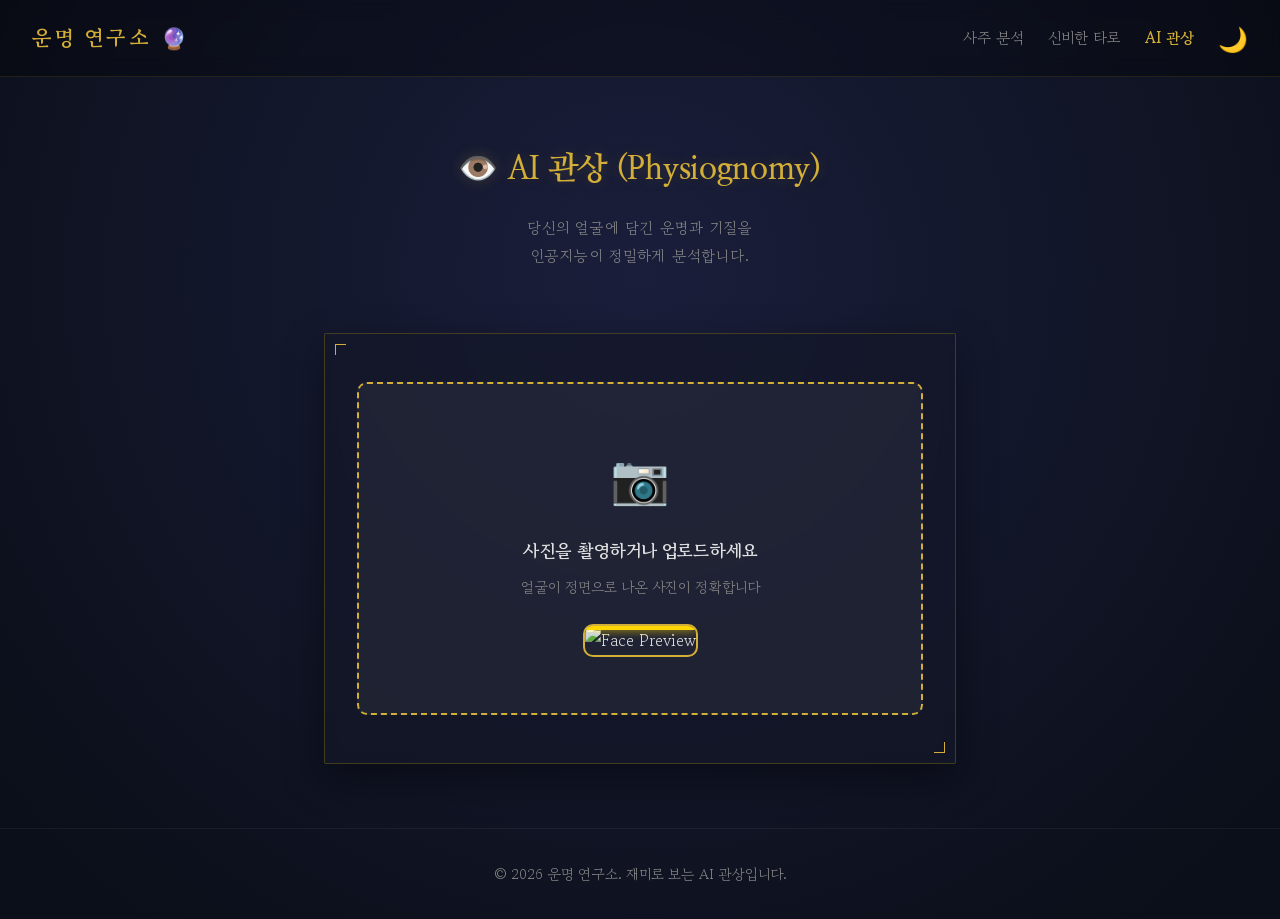
==== face.html @ 115ca0f0 "Add AI Face Reading (Physiognomy) Page with Simulation" ====
<!DOCTYPE html>
<html lang="ko">
<head>
    <meta charset="UTF-8">
    <meta name="viewport" content="width=device-width, initial-scale=1.0">
    <title>AI 관상 분석 - 운명 연구소</title>
    <link rel="preconnect" href="https://fonts.googleapis.com">
    <link rel="preconnect" href="https://fonts.gstatic.com" crossorigin>
    <link href="https://fonts.googleapis.com/css2?family=Gowun+Batang:wght@400;700&family=Nanum+Myeongjo:wght@400;700;800&display=swap" rel="stylesheet">
    <link rel="stylesheet" href="style.css">
</head>
<body>
    <nav class="navbar">
        <div class="nav-brand">운명 연구소 🔮</div>
        <div class="nav-links">
            <a href="index.html" class="nav-item">사주 분석</a>
            <a href="tarot.html" class="nav-item">신비한 타로</a>
            <a href="face.html" class="nav-item active">AI 관상</a>
            <button id="theme-toggle" class="theme-toggle">🌙</button>
        </div>
    </nav>

    <div class="container">
        <header class="header">
            <h1>👁️ AI 관상 (Physiognomy)</h1>
            <p class="description">당신의 얼굴에 담긴 운명과 기질을<br>인공지능이 정밀하게 분석합니다.</p>
        </header>

        <div class="card form-card">
            <div class="upload-area" id="upload-area">
                <input type="file" id="image-upload" accept="image/*" hidden>
                <div class="upload-content" id="upload-content">
                    <div class="upload-icon">📷</div>
                    <p class="upload-text">사진을 촬영하거나 업로드하세요</p>
                    <p class="upload-sub">얼굴이 정면으로 나온 사진이 정확합니다</p>
                </div>
                <div class="preview-container hidden" id="preview-container">
                    <img id="face-preview" src="" alt="Face Preview">
                    <div class="scan-line" id="scan-line"></div>
                </div>
            </div>
            <button id="analyze-btn" class="analyze-btn hidden">관상 분석하기</button>
        </div>

        <div id="loading" class="loading hidden">
            <div class="spinner"></div>
            <p class="loading-text">얼굴의 이목구비(耳目口鼻)를 측정 중입니다...</p>
        </div>

        <div id="result" class="result hidden">
            <div class="card result-card">
                <div class="seal-mark">觀相</div>
                <h2 class="result-title">분석 결과</h2>
                
                <div class="face-type-box">
                    <span class="face-label">당신의 물형(物形)</span>
                    <h3 id="animal-type" class="face-value">??상</h3>
                    <p id="face-desc" class="face-desc"></p>
                </div>

                <div class="saju-grid" style="margin-top: 1.5rem;">
                    <div class="saju-item">
                        <span class="label">초년운</span>
                        <span class="value" id="luck-early">??</span>
                    </div>
                    <div class="saju-item">
                        <span class="label">중년운</span>
                        <span class="value" id="luck-mid">??</span>
                    </div>
                    <div class="saju-item">
                        <span class="label">말년운</span>
                        <span class="value" id="luck-late">??</span>
                    </div>
                    <div class="saju-item">
                        <span class="label">애정운</span>
                        <span class="value" id="luck-love">??</span>
                    </div>
                </div>
            </div>

            <div class="card analysis-card">
                <h3>👥 닮은꼴 연예인</h3>
                <p id="celebrity-lookalike" class="highlight-text" style="text-align: center; font-size: 1.2rem;"></p>
            </div>

            <div class="card analysis-card">
                <h3>📜 상세 관상 풀이</h3>
                <p id="detailed-analysis"></p>
            </div>

            <div class="methodology-section">
                <h4>🤖 AI 분석 기준</h4>
                <ul>
                    <li>Teachable Machine 기반 이미지 분류 모델을 사용합니다.</li>
                    <li>이목구비의 비율과 배치를 분석하여 동물상 관상법에 대입합니다.</li>
                    <li>본 결과는 재미를 위한 것이며 절대적인 운명이 아닙니다.</li>
                </ul>
            </div>

            <button onclick="location.reload()" class="retry-btn">다른 사진으로 다시 보기</button>
        </div>
    </div>

    <footer class="footer">
        <p>© 2026 운명 연구소. 재미로 보는 AI 관상입니다.</p>
    </footer>

    <!-- TensorFlow.js (Optional for future integration) -->
    <script src="https://cdn.jsdelivr.net/npm/@tensorflow/tfjs@latest/dist/tf.min.js"></script>
    <script src="https://cdn.jsdelivr.net/npm/@teachablemachine/image@latest/dist/teachablemachine-image.min.js"></script>
    <script src="face.js"></script>
    <script>
        // Simple Theme Toggle
        const themeToggle = document.getElementById('theme-toggle');
        const body = document.body;
        const savedTheme = localStorage.getItem('theme');
        if (savedTheme) {
            body.setAttribute('data-theme', savedTheme);
            themeToggle.innerText = savedTheme === 'light' ? '☀️' : '🌙';
        }
        themeToggle.addEventListener('click', () => {
            const currentTheme = body.getAttribute('data-theme');
            const newTheme = currentTheme === 'light' ? 'dark' : 'light';
            body.setAttribute('data-theme', newTheme);
            localStorage.setItem('theme', newTheme);
            themeToggle.innerText = newTheme === 'light' ? '☀️' : '🌙';
        });
    </script>
</body>
</html>
---- style.css ----
:root {
    --bg-color: #0b0f19; /* Deep Night Sky */
    --bg-gradient: radial-gradient(circle at 50% 30%, #1a1e3b 0%, #0b0f19 90%);
    --card-bg: rgba(20, 24, 40, 0.7); /* Translucent dark glass */
    --card-border: 1px solid rgba(255, 215, 0, 0.2);
    --primary: #d4af37; /* Metallic Gold */
    --secondary: #a0a0a0; /* Silver Grey */
    --accent: #FFD700; /* Bright Gold */
    --text-main: #e0e0e0;
    --text-muted: #888888;
    --btn-bg: linear-gradient(to right, #2c3e50, #1a1a1a);
    --btn-border: 1px solid #d4af37;
    --btn-text: #d4af37;
    --font-serif: 'Nanum Myeongjo', serif;
    --font-sans: 'Gowun Batang', serif;
    
    /* Element Colors */
    --wood: #4caf50;
    --fire: #e53935;
    --earth: #a1887f;
    --metal: #bdbdbd;
    --water: #2196f3;
}

[data-theme="light"] {
    --bg-color: #fdfbf7; 
    --bg-gradient: none;
    --card-bg: #ffffff;
    --card-border: 1px solid #8b0000;
    --primary: #8b0000;
    --secondary: #2c3e50;
    --accent: #a0522d;
    --text-main: #1a1a1a;
    --text-muted: #555555;
    --btn-bg: #f8f8f8;
    --btn-border: 1px solid #8b0000;
    --btn-text: #8b0000;
}

* {
    box-sizing: border-box;
    margin: 0;
    padding: 0;
    font-family: var(--font-sans);
}

body {
    background-color: var(--bg-color);
    background-image: var(--bg-gradient);
    min-height: 100vh;
    color: var(--text-main);
    transition: all 0.5s ease;
    line-height: 1.8; /* More readable spacing */
}

h1, h2, h3, h4 {
    font-family: var(--font-serif);
    font-weight: 700;
    letter-spacing: -0.01em;
}

/* Navbar */
.navbar {
    display: flex;
    justify-content: space-between;
    align-items: center;
    padding: 1.2rem 2rem;
    background: rgba(0, 0, 0, 0.3);
    backdrop-filter: blur(10px);
    border-bottom: 1px solid rgba(255, 215, 0, 0.1);
    position: sticky;
    top: 0;
    z-index: 100;
}

.nav-brand {
    font-size: 1.3rem;
    font-weight: 600;
    color: var(--primary);
    text-transform: uppercase;
    letter-spacing: 0.15em;
}

.nav-links {
    display: flex;
    align-items: center;
    gap: 1.5rem;
}

.nav-item {
    color: var(--text-muted);
    text-decoration: none;
    font-size: 0.95rem;
    transition: color 0.3s;
}

.nav-item.active, .nav-item:hover {
    color: var(--primary);
    font-weight: bold;
}

.theme-toggle {
    background: none;
    border: none;
    font-size: 1.5rem;
    cursor: pointer;
    color: var(--text-main);
    transition: transform 0.3s;
}
.theme-toggle:hover {
    transform: rotate(20deg);
}

.container {
    max-width: 680px;
    margin: 4rem auto;
    padding: 0 1.5rem;
}

.header {
    text-align: center;
    margin-bottom: 4rem;
    animation: fadeIn 1.5s ease-out;
}

.header h1 {
    font-size: 2rem;
    margin-bottom: 1rem;
    color: var(--primary);
    text-shadow: 0 0 15px rgba(212, 175, 55, 0.2);
}

.description {
    color: var(--text-muted);
    font-size: 0.95rem;
    font-weight: 300;
    letter-spacing: 0.05em;
}

/* Card Styling - More whitespace, simpler */
.card {
    background: var(--card-bg);
    border: var(--card-border);
    border-radius: 2px;
    padding: 3rem 2rem;
    margin-bottom: 2.5rem;
    box-shadow: 0 15px 40px rgba(0,0,0,0.4);
    position: relative;
    backdrop-filter: blur(8px);
}

/* Corner Accents */
.card::before, .card::after {
    content: '';
    position: absolute;
    width: 10px;
    height: 10px;
    border: 1px solid var(--primary);
    transition: all 0.3s;
    z-index: 1;
}
.card::before { top: 10px; left: 10px; border-right: none; border-bottom: none; }
.card::after { bottom: 10px; right: 10px; border-left: none; border-top: none; }

.result-card::before {
    content: "命";
    opacity: 0.03;
    font-size: 250px;
    position: absolute;
    top: 50%;
    left: 50%;
    transform: translate(-50%, -50%);
    pointer-events: none;
    font-family: var(--font-serif);
    z-index: 0;
}

.card-header-badge {
    position: absolute;
    top: -12px;
    left: 50%;
    transform: translateX(-50%);
    background: var(--primary);
    color: var(--bg-color);
    padding: 4px 12px;
    font-size: 0.8rem;
    font-weight: bold;
    text-transform: uppercase;
    border-radius: 2px;
    box-shadow: 0 2px 5px rgba(0,0,0,0.2);
    z-index: 10;
    white-space: nowrap;
}

.form-group {
    margin-bottom: 2.5rem;
}

label {
    display: block;
    margin-bottom: 0.8rem;
    font-weight: 500;
    color: var(--primary);
    font-size: 0.9rem;
    font-family: var(--font-serif);
    letter-spacing: 0.05em;
}

input[type="text"],
input[type="date"],
input[type="time"] {
    width: 100%;
    padding: 1rem;
    border: none;
    border-bottom: 1px solid rgba(255, 255, 255, 0.2);
    background: transparent;
    color: var(--text-main);
    font-size: 1.1rem;
    transition: border-color 0.3s;
    font-family: var(--font-serif);
}

input:focus {
    outline: none;
    border-color: var(--primary);
}

[data-theme="light"] input[type="text"],
[data-theme="light"] input[type="date"],
[data-theme="light"] input[type="time"] {
    border-bottom: 1px solid rgba(0,0,0,0.2);
}

.time-input-group {
    display: flex;
    align-items: center;
    gap: 1.5rem;
}

.checkbox-label {
    display: flex;
    align-items: center;
    gap: 0.5rem;
    cursor: pointer;
    font-size: 0.9rem;
    color: var(--text-muted);
    white-space: nowrap;
}

.radio-group {
    display: flex;
    gap: 2rem;
}

.radio-group.small-gap {
    gap: 1.5rem;
}

.radio-label {
    display: flex;
    align-items: center;
    gap: 0.6rem;
    cursor: pointer;
    font-size: 1rem;
    color: var(--text-main);
}

input[type="radio"], input[type="checkbox"] {
    accent-color: var(--primary);
    transform: scale(1.1);
}

.analyze-btn, .retry-btn {
    width: 100%;
    padding: 1.5rem;
    background: var(--btn-bg);
    color: var(--btn-text);
    border: var(--btn-border);
    border-radius: 0;
    font-size: 1.1rem;
    font-weight: 600;
    cursor: pointer;
    text-transform: uppercase;
    letter-spacing: 0.2em;
    transition: all 0.3s;
    font-family: var(--font-serif);
    margin-top: 1rem;
}

.analyze-btn:hover, .retry-btn:hover {
    background: rgba(212, 175, 55, 0.1);
    box-shadow: 0 0 20px rgba(212, 175, 55, 0.1);
}

/* Loading Animation - Moon Phase or Pulsing Star */
.loading {
    text-align: center;
    padding: 5rem 0;
}

.moon-animation {
    width: 60px;
    height: 60px;
    border-radius: 50%;
    box-shadow: 15px 15px 0 0 var(--primary);
    margin: 0 auto 2rem;
    animation: moon-phase 3s infinite linear;
}

@keyframes moon-phase {
    0% { transform: rotate(0deg); opacity: 0.5; }
    50% { opacity: 1; }
    100% { transform: rotate(360deg); opacity: 0.5; }
}

.loading-text {
    font-family: var(--font-serif);
    font-size: 1.1rem;
    color: var(--text-muted);
    letter-spacing: 0.1em;
}

/* Result Section */
.seal-mark {
    position: absolute;
    top: 20px;
    right: 20px;
    width: 60px;
    height: 60px;
    border: 2px solid #e74c3c;
    border-radius: 50%;
    color: #e74c3c;
    display: flex;
    align-items: center;
    justify-content: center;
    font-family: var(--font-serif);
    font-weight: 900;
    font-size: 0.9rem;
    opacity: 0.8;
    box-shadow: inset 0 0 0 1px #e74c3c;
    z-index: 5;
    transform: rotate(-10deg);
}

.key-destiny-quote {
    text-align: center;
    font-family: var(--font-serif);
    font-size: 1.25rem;
    font-weight: 700;
    color: var(--accent);
    margin: 1.5rem 0 2rem;
    padding: 1rem;
    border-top: 1px solid rgba(255, 215, 0, 0.2);
    border-bottom: 1px solid rgba(255, 215, 0, 0.2);
    line-height: 1.5;
    font-style: italic;
    position: relative;
    z-index: 1;
}

.result-title {
    text-align: center;
    font-size: 1.6rem;
    color: var(--primary);
    margin-bottom: 0.5rem;
    position: relative;
    z-index: 1;
}

.report-date {
    text-align: center;
    color: var(--text-muted);
    font-size: 0.8rem;
    margin-bottom: 3rem;
    font-family: monospace;
    opacity: 0.6;
    position: relative;
    z-index: 1;
}

.saju-grid {
    display: grid;
    grid-template-columns: repeat(4, 1fr);
    gap: 1px;
    background: rgba(255, 215, 0, 0.1);
    border: 1px solid rgba(255, 215, 0, 0.1);
    margin-bottom: 2rem;
    position: relative;
    z-index: 1;
}

.saju-item {
    background: rgba(10, 14, 25, 0.8);
    padding: 1.5rem 0.5rem;
    text-align: center;
}

[data-theme="light"] .saju-item {
    background: #f8f8f8;
}

.saju-item .label {
    display: block;
    font-size: 0.7rem;
    color: var(--text-muted);
    margin-bottom: 0.5rem;
    text-transform: uppercase;
}

.saju-item .value {
    font-size: 1.4rem;
    font-weight: bold;
    color: var(--text-main);
    font-family: var(--font-serif);
}

/* Evidence Section */
.evidence-section {
    margin-top: 2rem;
    padding-top: 2rem;
    border-top: 1px solid rgba(255,255,255,0.05);
    position: relative;
    z-index: 1;
}

.evidence-desc {
    font-size: 0.9rem;
    color: var(--text-muted);
    margin-bottom: 1.5rem;
    text-align: center;
}

.chart-container {
    margin-bottom: 2rem;
}

.chart-container h4 {
    font-size: 0.9rem;
    color: var(--primary);
    margin-bottom: 1rem;
    text-align: center;
}

.bar-chart {
    display: flex;
    justify-content: space-between;
    align-items: flex-end;
    height: 120px;
    padding: 0 1rem;
    gap: 10px;
}

.bar-group {
    display: flex;
    flex-direction: column;
    align-items: center;
    flex: 1;
    height: 100%;
    justify-content: flex-end;
}

.bar {
    width: 100%;
    background: var(--secondary);
    transition: height 1s ease-out;
    border-radius: 2px 2px 0 0;
    min-height: 2px;
}

.bar-label {
    margin-top: 0.5rem;
    font-size: 0.8rem;
    color: var(--text-muted);
    text-align: center;
}

.yin-yang-bar {
    display: flex;
    width: 100%;
    height: 30px;
    border-radius: 15px;
    overflow: hidden;
    margin-top: 0.5rem;
}

.yin-part {
    background-color: #34495e;
    display: flex;
    align-items: center;
    justify-content: center;
    font-size: 0.8rem;
    color: #fff;
    transition: width 1s ease-out;
}

.yang-part {
    background-color: #e74c3c;
    display: flex;
    align-items: center;
    justify-content: center;
    font-size: 0.8rem;
    color: #fff;
    transition: width 1s ease-out;
}

/* Radar Chart (SVG) */
.radar-section {
    display: flex;
    flex-direction: column;
    align-items: center;
}

.radar-chart-wrapper {
    width: 250px;
    height: 250px;
    position: relative;
    margin: 0 auto;
}

.radar-svg {
    width: 100%;
    height: 100%;
    overflow: visible;
}

.radar-grid {
    fill: none;
    stroke: rgba(255, 255, 255, 0.1);
    stroke-width: 1;
}

.radar-axis {
    stroke: rgba(255, 255, 255, 0.1);
    stroke-width: 1;
}

.radar-area {
    fill: rgba(212, 175, 55, 0.3);
    stroke: var(--primary);
    stroke-width: 2;
    transition: all 1s ease;
}

.radar-label {
    font-size: 10px;
    fill: var(--text-muted);
    text-anchor: middle;
    dominant-baseline: middle;
}

/* Analysis Cards */
.analysis-card {
    border-left: 3px solid var(--primary);
}

.analysis-card h3 {
    color: var(--primary);
    margin-bottom: 1.5rem;
    font-size: 1.2rem;
}

.analysis-card p {
    text-align: justify;
    line-height: 1.9;
    color: var(--text-main);
    font-size: 1rem;
}

.caution-card {
    border-left: 3px solid #e74c3c;
    background: rgba(231, 76, 60, 0.05);
}

.caution-card h3 {
    color: #e74c3c;
}

/* Compatibility Box */
.compatibility-box {
    display: grid;
    gap: 1.5rem;
}

.compat-item {
    background: rgba(255,255,255,0.03);
    padding: 1.5rem;
    border-radius: 4px;
}

.compat-item.good {
    border-left: 4px solid var(--wood);
    background: rgba(76, 175, 80, 0.05);
}

.compat-item.bad {
    border-left: 4px solid var(--fire);
    background: rgba(229, 57, 53, 0.05);
}

.compat-label {
    font-size: 0.85rem;
    text-transform: uppercase;
    color: var(--text-muted);
    display: block;
    margin-bottom: 0.5rem;
}

.compat-value {
    font-size: 1.3rem;
    font-weight: bold;
    color: var(--text-main);
    margin-bottom: 0.5rem;
    font-family: var(--font-serif);
}

.compat-desc {
    font-size: 0.95rem;
    color: var(--text-muted);
}

.highlight-text {
    color: var(--accent);
    font-weight: 500;
}

.lock-hint {
    font-size: 0.85rem;
    color: var(--text-muted);
    margin-top: 1rem;
    text-align: center;
    background: rgba(0,0,0,0.2);
    padding: 0.5rem;
    border-radius: 4px;
}

.yearly-luck-container {
    display: grid;
    gap: 1rem;
}

.year-card {
    background: rgba(255,255,255,0.03);
    padding: 1.5rem;
    border: 1px solid rgba(255,255,255,0.05);
}

.year-title {
    color: var(--primary);
    margin-bottom: 0.5rem;
    display: block;
}

.premium-lock {
    margin-top: 1.5rem;
    padding: 1.5rem;
    background: rgba(0,0,0,0.3);
    border: 1px dashed var(--primary);
    text-align: center;
    color: var(--secondary);
    font-size: 0.9rem;
    opacity: 0.8;
}

.lucky-grid {
    display: grid;
    grid-template-columns: 1fr 1fr;
    gap: 1.5rem;
}

.lucky-item {
    text-align: center;
    padding: 1.5rem;
    border: 1px solid rgba(255, 215, 0, 0.1);
}

.lucky-label {
    display: block;
    color: var(--text-muted);
    font-size: 0.8rem;
    margin-bottom: 0.5rem;
}

.lucky-value {
    font-size: 1.2rem;
    color: var(--primary);
    font-family: var(--font-serif);
}

.methodology-section {
    margin-top: 3rem;
    padding: 2rem;
    background: rgba(255,255,255,0.05);
    border-radius: 4px;
    border-top: 1px solid rgba(255,255,255,0.1);
    font-size: 0.85rem;
    color: var(--text-muted);
    text-align: left;
}

.methodology-section h4 {
    color: var(--primary);
    margin-bottom: 1rem;
    font-size: 0.95rem;
}

.methodology-section ul {
    list-style-type: none;
    padding-left: 0;
}

.methodology-section li {
    margin-bottom: 0.5rem;
    position: relative;
    padding-left: 1rem;
}

.methodology-section li::before {
    content: "•";
    color: var(--primary);
    position: absolute;
    left: 0;
}

.next-visit-hint {
    margin: 2rem 0;
    text-align: center;
    font-size: 0.95rem;
    color: var(--text-muted);
    padding: 1rem;
    border-radius: 8px;
    background: rgba(212, 175, 55, 0.05);
}

.next-visit-hint strong {
    color: var(--primary);
}

/* Tarot Page Specifics */
.tarot-board {
    display: grid;
    grid-template-columns: repeat(auto-fit, minmax(60px, 1fr));
    gap: 10px;
    margin-bottom: 2rem;
    justify-content: center;
}

.tarot-card {
    width: 60px;
    height: 100px;
    perspective: 1000px;
    cursor: pointer;
    transition: transform 0.3s;
}

.tarot-card:hover {
    transform: translateY(-10px);
    z-index: 10;
}

.card-inner {
    position: relative;
    width: 100%;
    height: 100%;
    text-align: center;
    transition: transform 0.8s;
    transform-style: preserve-3d;
    box-shadow: 0 4px 8px rgba(0,0,0,0.3);
    border-radius: 5px;
}

.tarot-card.flipped .card-inner {
    transform: rotateY(180deg);
}

.card-front, .card-back {
    position: absolute;
    width: 100%;
    height: 100%;
    backface-visibility: hidden;
    border-radius: 5px;
}

.card-back {
    background: linear-gradient(135deg, #2c3e50, #000000);
    border: 2px solid var(--primary);
    background-image: repeating-linear-gradient(45deg, transparent 0, transparent 5px, rgba(212, 175, 55, 0.1) 5px, rgba(212, 175, 55, 0.1) 10px);
}

.card-front {
    background-color: #f0e6d2; /* Default card stock color */
    color: #333;
    transform: rotateY(180deg);
    display: flex;
    align-items: center;
    justify-content: center;
    font-family: var(--font-serif);
    font-weight: bold;
    border: 2px solid var(--primary);
    /* Make sure background image covers correctly */
    background-size: cover;
    background-position: center;
    background-repeat: no-repeat;
}

.selected-card-view {
    width: 200px; /* Larger view */
    height: 340px;
    margin: 0 auto 2rem;
    background: #f0e6d2;
    color: #333;
    border: 4px solid var(--primary);
    border-radius: 10px;
    display: flex;
    align-items: center;
    justify-content: center;
    font-size: 3rem;
    font-weight: bold;
    font-family: serif;
    box-shadow: 0 0 20px rgba(255, 215, 0, 0.2);
    /* Make sure background image covers correctly */
    background-size: cover;
    background-position: center;
    background-repeat: no-repeat;
}

.hidden {
    display: none;
}

.footer {
    margin-top: 4rem;
    padding: 2rem;
    color: var(--text-muted);
    border-top: 1px solid rgba(255,255,255,0.05);
    text-align: center;
    font-size: 0.9rem;
}

@keyframes fadeIn {
    from { opacity: 0; transform: translateY(20px); }
    to { opacity: 1; transform: translateY(0); }
}

@media (max-width: 600px) {
    .container { padding: 0 1rem; margin-top: 2rem; }
    .saju-grid { grid-template-columns: repeat(2, 1fr); }
    .header h1 { font-size: 1.6rem; }
    .bar-chart { height: 100px; gap: 5px; }
    .tarot-board { grid-template-columns: repeat(6, 1fr); }
    /* Mobile tarot adjustments */
    .tarot-card { width: 45px; height: 75px; }
}

/* Face Analysis Styles */
.upload-area {
    border: 2px dashed var(--primary);
    border-radius: 10px;
    padding: 3rem;
    text-align: center;
    cursor: pointer;
    transition: all 0.3s;
    background: rgba(255, 255, 255, 0.05);
}

.upload-area:hover {
    background: rgba(255, 255, 255, 0.1);
    transform: translateY(-2px);
}

.upload-icon {
    font-size: 3rem;
    margin-bottom: 1rem;
}

.upload-text {
    font-size: 1.1rem;
    font-weight: bold;
    margin-bottom: 0.5rem;
}

.upload-sub {
    font-size: 0.9rem;
    color: var(--text-muted);
}

.preview-container {
    margin-top: 1.5rem;
    position: relative;
    display: inline-block;
    border: 2px solid var(--primary);
    border-radius: 10px;
    overflow: hidden;
    max-width: 100%;
}

#face-preview {
    max-width: 100%;
    max-height: 400px;
    display: block;
}

.scan-line {
    position: absolute;
    top: 0;
    left: 0;
    width: 100%;
    height: 4px;
    background: var(--accent);
    box-shadow: 0 0 10px var(--accent);
    animation: none; /* JS triggers this */
}

@keyframes scan {
    0% { top: 0%; }
    100% { top: 100%; }
}

.face-type-box {
    text-align: center;
    margin: 2rem 0;
    padding: 2rem;
    background: rgba(255,255,255,0.05);
    border-radius: 10px;
    border: 1px solid var(--primary);
}

.face-label {
    display: block;
    color: var(--text-muted);
    font-size: 0.9rem;
    margin-bottom: 0.5rem;
}

.face-value {
    font-size: 2.5rem;
    color: var(--primary);
    font-weight: bold;
    margin-bottom: 1rem;
    text-shadow: 0 0 10px rgba(212, 175, 55, 0.3);
}

.face-desc {
    font-size: 1.1rem;
    line-height: 1.6;
}
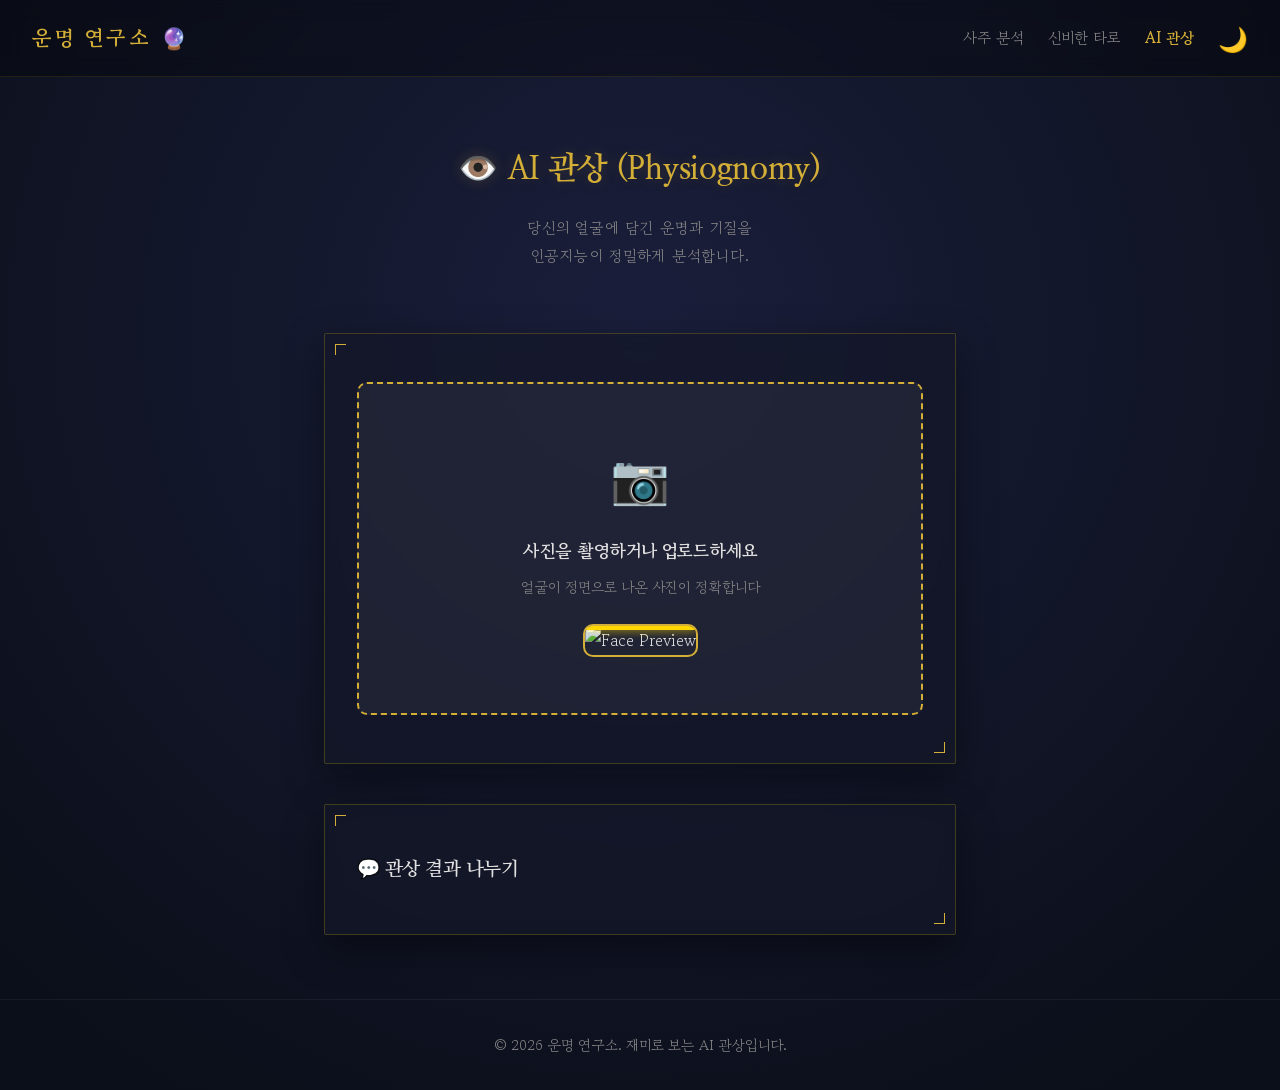
==== commit dd235cb2: "Add Disqus comment sections to all pages" ====
--- a/face.html
+++ b/face.html
@@ -50,12 +50,19 @@
         <div id="result" class="result hidden">
             <div class="card result-card">
                 <div class="seal-mark">觀相</div>
+                
+                <!-- NEW: Connection Quote -->
+                <div class="saju-face-link">
+                    <p>“사주가 타고난 기운의 구조라면,<br>관상은 그 기운이 현재 얼굴에 드러난 상태를 보여줍니다.”</p>
+                </div>
+
                 <h2 class="result-title">분석 결과</h2>
                 
+                <!-- Traditional Three Zones Analysis -->
                 <div class="face-type-box">
-                    <span class="face-label">당신의 물형(物形)</span>
-                    <h3 id="animal-type" class="face-value">??상</h3>
-                    <p id="face-desc" class="face-desc"></p>
+                    <span class="face-label">안면 삼정(三停) 균형 분석</span>
+                    <h3 id="face-balance-title" class="face-value">??형 관상</h3>
+                    <p id="face-balance-desc" class="face-desc"></p>
                 </div>
 
                 <div class="saju-grid" style="margin-top: 1.5rem;">
@@ -79,25 +86,76 @@
             </div>
 
             <div class="card analysis-card">
-                <h3>👥 닮은꼴 연예인</h3>
-                <p id="celebrity-lookalike" class="highlight-text" style="text-align: center; font-size: 1.2rem;"></p>
-            </div>
-
-            <div class="card analysis-card">
-                <h3>📜 상세 관상 풀이</h3>
-                <p id="detailed-analysis"></p>
+                <h3>🔍 부위별 정밀 분석 (12궁)</h3>
+                <p class="evidence-desc" style="text-align: center; margin-bottom: 1.5rem;">관상은 한 부위가 아닌 전체 균형으로 해석됩니다.</p>
+                
+                <div class="face-parts-list">
+                    <div class="face-part-item">
+                        <div class="part-icon">🧠</div>
+                        <div class="part-content">
+                            <strong>이마 (사고방식/초년운)</strong>
+                            <p id="part-forehead"></p>
+                        </div>
+                    </div>
+                    <div class="face-part-item">
+                        <div class="part-icon">👁️</div>
+                        <div class="part-content">
+                            <strong>눈 (감정/인간관계)</strong>
+                            <p id="part-eyes"></p>
+                        </div>
+                    </div>
+                    <div class="face-part-item">
+                        <div class="part-icon">👃</div>
+                        <div class="part-content">
+                            <strong>코 (재물/실행력)</strong>
+                            <p id="part-nose"></p>
+                        </div>
+                    </div>
+                    <div class="face-part-item">
+                        <div class="part-icon">👄</div>
+                        <div class="part-content">
+                            <strong>입 (언어/대인관계)</strong>
+                            <p id="part-mouth"></p>
+                        </div>
+                    </div>
+                    <div class="face-part-item">
+                        <div class="part-icon">🧔</div>
+                        <div class="part-content">
+                            <strong>턱 (말년운/지속력)</strong>
+                            <p id="part-chin"></p>
+                        </div>
+                    </div>
+                </div>
             </div>
 
             <div class="methodology-section">
-                <h4>🤖 AI 분석 기준</h4>
+                <h4>📚 관상 분석 기준 (Methodology)</h4>
                 <ul>
-                    <li>Teachable Machine 기반 이미지 분류 모델을 사용합니다.</li>
-                    <li>이목구비의 비율과 배치를 분석하여 동물상 관상법에 대입합니다.</li>
-                    <li>본 결과는 재미를 위한 것이며 절대적인 운명이 아닙니다.</li>
+                    <li><strong>삼정(三停)법:</strong> 얼굴을 상/중/하 세 부분으로 나누어 초년, 중년, 말년운을 분석합니다.</li>
+                    <li><strong>12궁(十二宮):</strong> 이마, 눈, 코, 입 등 주요 부위에 깃든 운명의 기운을 해석합니다.</li>
+                    <li><strong>관상학 원전:</strong> 마의상법(麻衣相法) 등 고전 명리학 이론을 기반으로 합니다.</li>
                 </ul>
             </div>
 
             <button onclick="location.reload()" class="retry-btn">다른 사진으로 다시 보기</button>
+        </div>
+
+        <!-- NEW: Disqus Comments -->
+        <div class="card comment-section">
+            <h3>💬 관상 결과 나누기</h3>
+            <div id="disqus_thread"></div>
+            <script>
+                var disqus_config = function () {
+                    this.page.url = window.location.href;
+                    this.page.identifier = "face_main";
+                };
+                (function() {
+                    var d = document, s = d.createElement('script');
+                    s.src = 'https://fortune-lab-1.disqus.com/embed.js';
+                    s.setAttribute('data-timestamp', +new Date());
+                    (d.head || d.body).appendChild(s);
+                })();
+            </script>
         </div>
     </div>
 
--- a/style.css
+++ b/style.css
@@ -342,20 +342,20 @@
     transform: rotate(-10deg);
 }
 
-.key-destiny-quote {
-    text-align: center;
-    font-family: var(--font-serif);
-    font-size: 1.25rem;
-    font-weight: 700;
+.saju-face-link {
+    text-align: center;
+    margin: 1.5rem 0;
+    padding: 1rem;
+    border-top: 1px solid rgba(255,255,255,0.1);
+    border-bottom: 1px solid rgba(255,255,255,0.1);
+}
+
+.saju-face-link p {
+    font-family: var(--font-serif);
+    font-style: italic;
     color: var(--accent);
-    margin: 1.5rem 0 2rem;
-    padding: 1rem;
-    border-top: 1px solid rgba(255, 215, 0, 0.2);
-    border-bottom: 1px solid rgba(255, 215, 0, 0.2);
-    line-height: 1.5;
-    font-style: italic;
-    position: relative;
-    z-index: 1;
+    font-size: 1.1rem;
+    line-height: 1.6;
 }
 
 .result-title {
@@ -942,4 +942,41 @@
 .face-desc {
     font-size: 1.1rem;
     line-height: 1.6;
+}
+
+/* Face Part Analysis */
+.face-parts-list {
+    display: flex;
+    flex-direction: column;
+    gap: 1.5rem;
+}
+
+.face-part-item {
+    display: flex;
+    align-items: flex-start;
+    gap: 1rem;
+    padding: 1rem;
+    background: rgba(255,255,255,0.03);
+    border-radius: 8px;
+    border-left: 2px solid var(--secondary);
+}
+
+.part-icon {
+    font-size: 1.8rem;
+    min-width: 40px;
+    text-align: center;
+}
+
+.part-content strong {
+    display: block;
+    color: var(--primary);
+    margin-bottom: 0.3rem;
+    font-size: 1.05rem;
+}
+
+.part-content p {
+    margin: 0;
+    font-size: 0.95rem;
+    color: var(--text-main);
+    line-height: 1.5;
 }
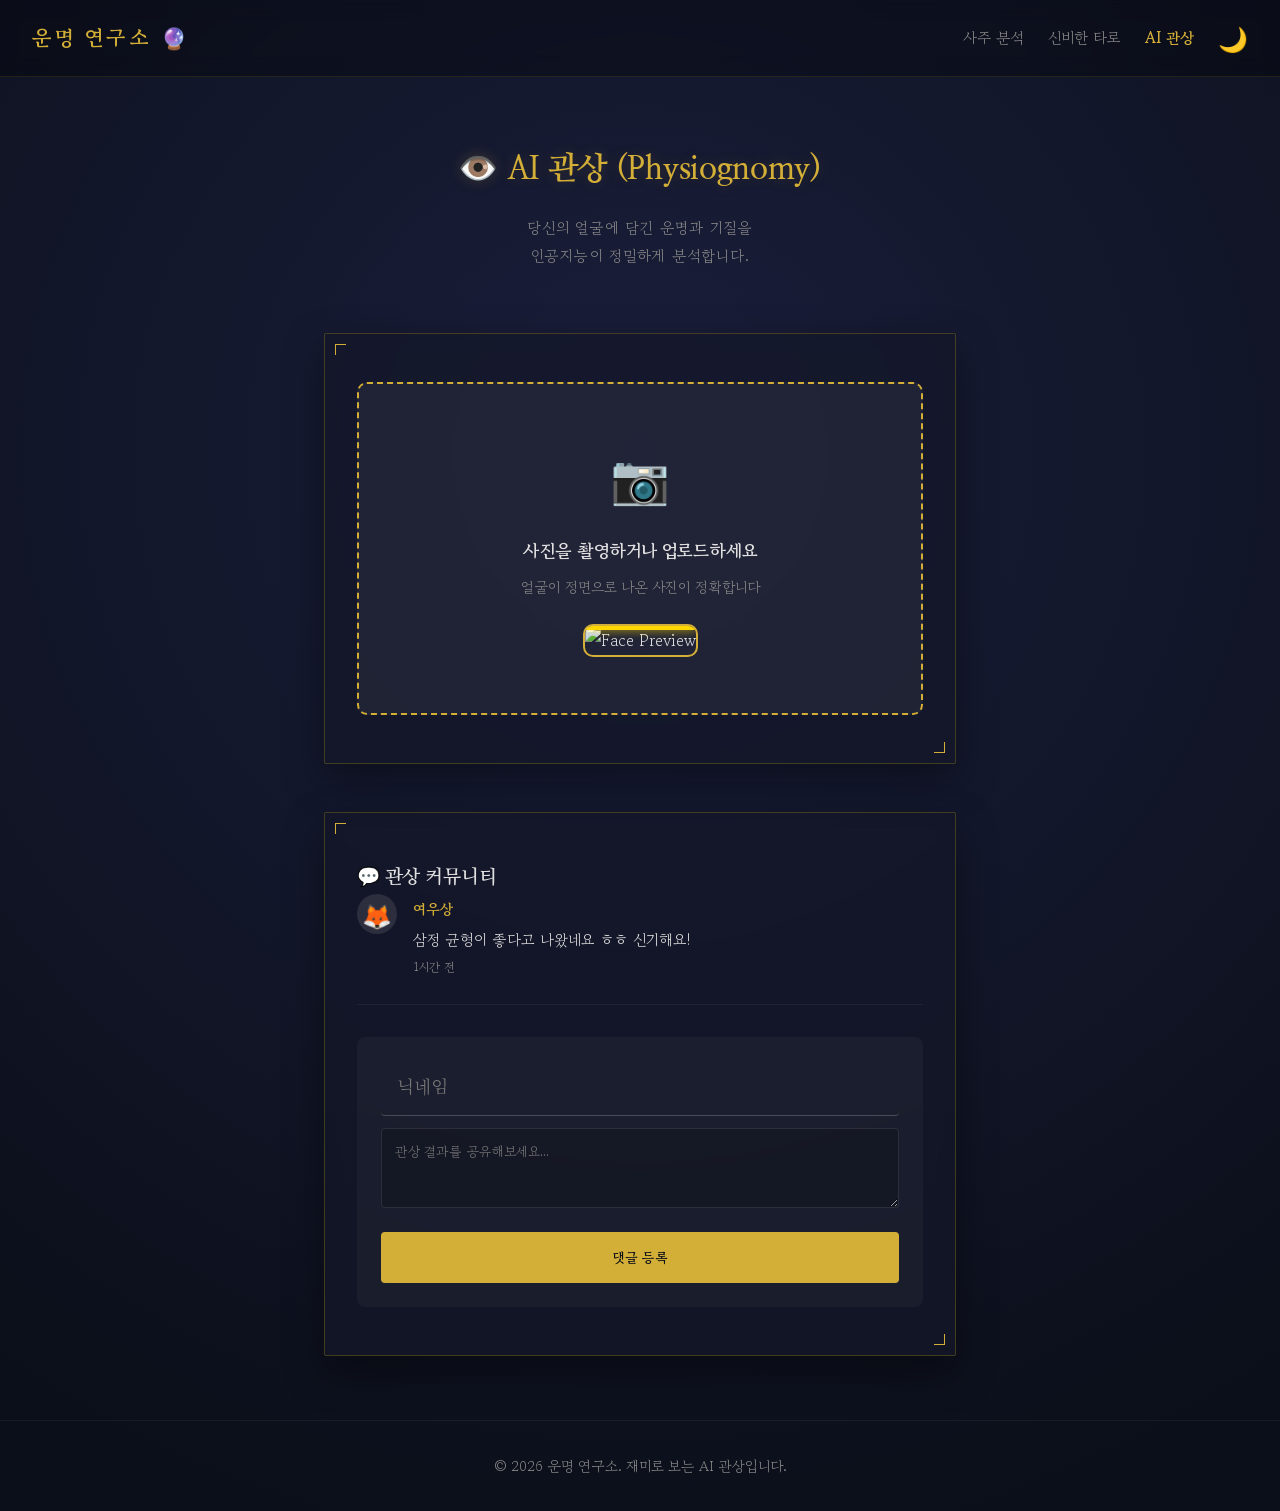
==== commit b22b3f7a: "Replace Disqus with Mock Comment System for Prototype" ====
--- a/face.html
+++ b/face.html
@@ -140,22 +140,24 @@
             <button onclick="location.reload()" class="retry-btn">다른 사진으로 다시 보기</button>
         </div>
 
-        <!-- NEW: Disqus Comments -->
+        <!-- Mock Comment Section -->
         <div class="card comment-section">
-            <h3>💬 관상 결과 나누기</h3>
-            <div id="disqus_thread"></div>
-            <script>
-                var disqus_config = function () {
-                    this.page.url = window.location.href;
-                    this.page.identifier = "face_main";
-                };
-                (function() {
-                    var d = document, s = d.createElement('script');
-                    s.src = 'https://fortune-lab-1.disqus.com/embed.js';
-                    s.setAttribute('data-timestamp', +new Date());
-                    (d.head || d.body).appendChild(s);
-                })();
-            </script>
+            <h3>💬 관상 커뮤니티</h3>
+            <div class="comment-list">
+                <div class="comment-item">
+                    <div class="comment-avatar">🦊</div>
+                    <div class="comment-content">
+                        <span class="comment-author">여우상</span>
+                        <p class="comment-text">삼정 균형이 좋다고 나왔네요 ㅎㅎ 신기해요!</p>
+                        <span class="comment-date">1시간 전</span>
+                    </div>
+                </div>
+            </div>
+            <div class="comment-form">
+                <input type="text" placeholder="닉네임" class="comment-input-name">
+                <textarea placeholder="관상 결과를 공유해보세요..." class="comment-input-text"></textarea>
+                <button class="comment-submit-btn">댓글 등록</button>
+            </div>
         </div>
     </div>
 
--- a/style.css
+++ b/style.css
@@ -827,30 +827,6 @@
     display: none;
 }
 
-.footer {
-    margin-top: 4rem;
-    padding: 2rem;
-    color: var(--text-muted);
-    border-top: 1px solid rgba(255,255,255,0.05);
-    text-align: center;
-    font-size: 0.9rem;
-}
-
-@keyframes fadeIn {
-    from { opacity: 0; transform: translateY(20px); }
-    to { opacity: 1; transform: translateY(0); }
-}
-
-@media (max-width: 600px) {
-    .container { padding: 0 1rem; margin-top: 2rem; }
-    .saju-grid { grid-template-columns: repeat(2, 1fr); }
-    .header h1 { font-size: 1.6rem; }
-    .bar-chart { height: 100px; gap: 5px; }
-    .tarot-board { grid-template-columns: repeat(6, 1fr); }
-    /* Mobile tarot adjustments */
-    .tarot-card { width: 45px; height: 75px; }
-}
-
 /* Face Analysis Styles */
 .upload-area {
     border: 2px dashed var(--primary);
@@ -979,4 +955,123 @@
     font-size: 0.95rem;
     color: var(--text-main);
     line-height: 1.5;
+}
+
+/* Mock Comment Section */
+.comment-section {
+    margin-top: 3rem;
+}
+
+.comment-list {
+    margin-bottom: 2rem;
+}
+
+.comment-item {
+    display: flex;
+    gap: 1rem;
+    margin-bottom: 1.5rem;
+    padding-bottom: 1.5rem;
+    border-bottom: 1px solid rgba(255, 255, 255, 0.05);
+}
+
+.comment-avatar {
+    width: 40px;
+    height: 40px;
+    background: rgba(255, 255, 255, 0.1);
+    border-radius: 50%;
+    display: flex;
+    align-items: center;
+    justify-content: center;
+    font-size: 1.5rem;
+}
+
+.comment-content {
+    flex: 1;
+}
+
+.comment-author {
+    font-weight: bold;
+    color: var(--primary);
+    margin-right: 0.5rem;
+    font-size: 0.9rem;
+}
+
+.comment-date {
+    font-size: 0.75rem;
+    color: var(--text-muted);
+}
+
+.comment-text {
+    margin: 0.3rem 0 0;
+    font-size: 0.95rem;
+    line-height: 1.5;
+    color: var(--text-main);
+}
+
+.comment-form {
+    background: rgba(255, 255, 255, 0.03);
+    padding: 1.5rem;
+    border-radius: 8px;
+}
+
+.comment-input-name {
+    width: 100%;
+    margin-bottom: 0.8rem;
+    padding: 0.8rem;
+    background: rgba(0, 0, 0, 0.2);
+    border: 1px solid rgba(255, 255, 255, 0.1);
+    color: var(--text-main);
+    border-radius: 4px;
+}
+
+.comment-input-text {
+    width: 100%;
+    height: 80px;
+    margin-bottom: 1rem;
+    padding: 0.8rem;
+    background: rgba(0, 0, 0, 0.2);
+    border: 1px solid rgba(255, 255, 255, 0.1);
+    color: var(--text-main);
+    border-radius: 4px;
+    resize: vertical;
+}
+
+.comment-submit-btn {
+    width: 100%;
+    padding: 1rem;
+    background: var(--primary);
+    color: var(--bg-color);
+    border: none;
+    font-weight: bold;
+    cursor: pointer;
+    border-radius: 4px;
+    transition: background 0.3s;
+}
+
+.comment-submit-btn:hover {
+    background: var(--accent);
+}
+
+.footer {
+    margin-top: 4rem;
+    padding: 2rem;
+    color: var(--text-muted);
+    border-top: 1px solid rgba(255,255,255,0.05);
+    text-align: center;
+    font-size: 0.9rem;
+}
+
+@keyframes fadeIn {
+    from { opacity: 0; transform: translateY(20px); }
+    to { opacity: 1; transform: translateY(0); }
+}
+
+@media (max-width: 600px) {
+    .container { padding: 0 1rem; margin-top: 2rem; }
+    .saju-grid { grid-template-columns: repeat(2, 1fr); }
+    .header h1 { font-size: 1.6rem; }
+    .bar-chart { height: 100px; gap: 5px; }
+    .tarot-board { grid-template-columns: repeat(6, 1fr); }
+    /* Mobile tarot adjustments */
+    .tarot-card { width: 45px; height: 75px; }
 }
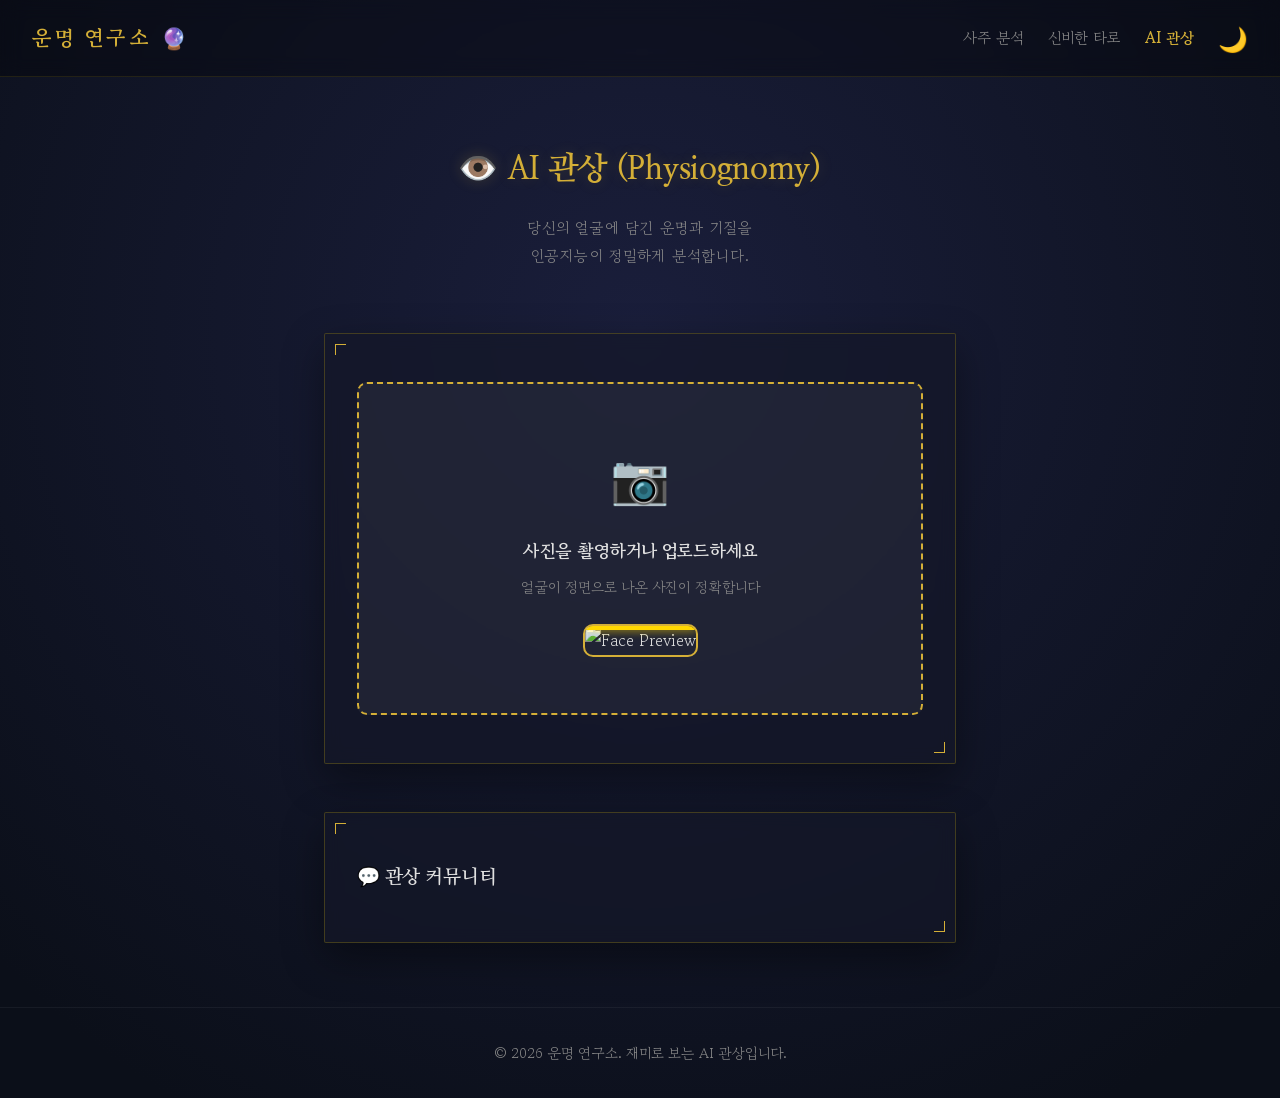
==== commit fa90e287: "Replace mock comments with real Disqus configuration" ====
--- a/face.html
+++ b/face.html
@@ -140,24 +140,19 @@
             <button onclick="location.reload()" class="retry-btn">다른 사진으로 다시 보기</button>
         </div>
 
-        <!-- Mock Comment Section -->
+        <!-- Disqus Comments -->
         <div class="card comment-section">
             <h3>💬 관상 커뮤니티</h3>
-            <div class="comment-list">
-                <div class="comment-item">
-                    <div class="comment-avatar">🦊</div>
-                    <div class="comment-content">
-                        <span class="comment-author">여우상</span>
-                        <p class="comment-text">삼정 균형이 좋다고 나왔네요 ㅎㅎ 신기해요!</p>
-                        <span class="comment-date">1시간 전</span>
-                    </div>
-                </div>
-            </div>
-            <div class="comment-form">
-                <input type="text" placeholder="닉네임" class="comment-input-name">
-                <textarea placeholder="관상 결과를 공유해보세요..." class="comment-input-text"></textarea>
-                <button class="comment-submit-btn">댓글 등록</button>
-            </div>
+            <div id="disqus_thread"></div>
+            <script>
+                (function() { 
+                var d = document, s = d.createElement('script');
+                s.src = 'https://product-builder.disqus.com/embed.js';
+                s.setAttribute('data-timestamp', +new Date());
+                (d.head || d.body).appendChild(s);
+                })();
+            </script>
+            <noscript>Please enable JavaScript to view the <a href="https://disqus.com/?ref_noscript">comments powered by Disqus.</a></noscript>
         </div>
     </div>
 
